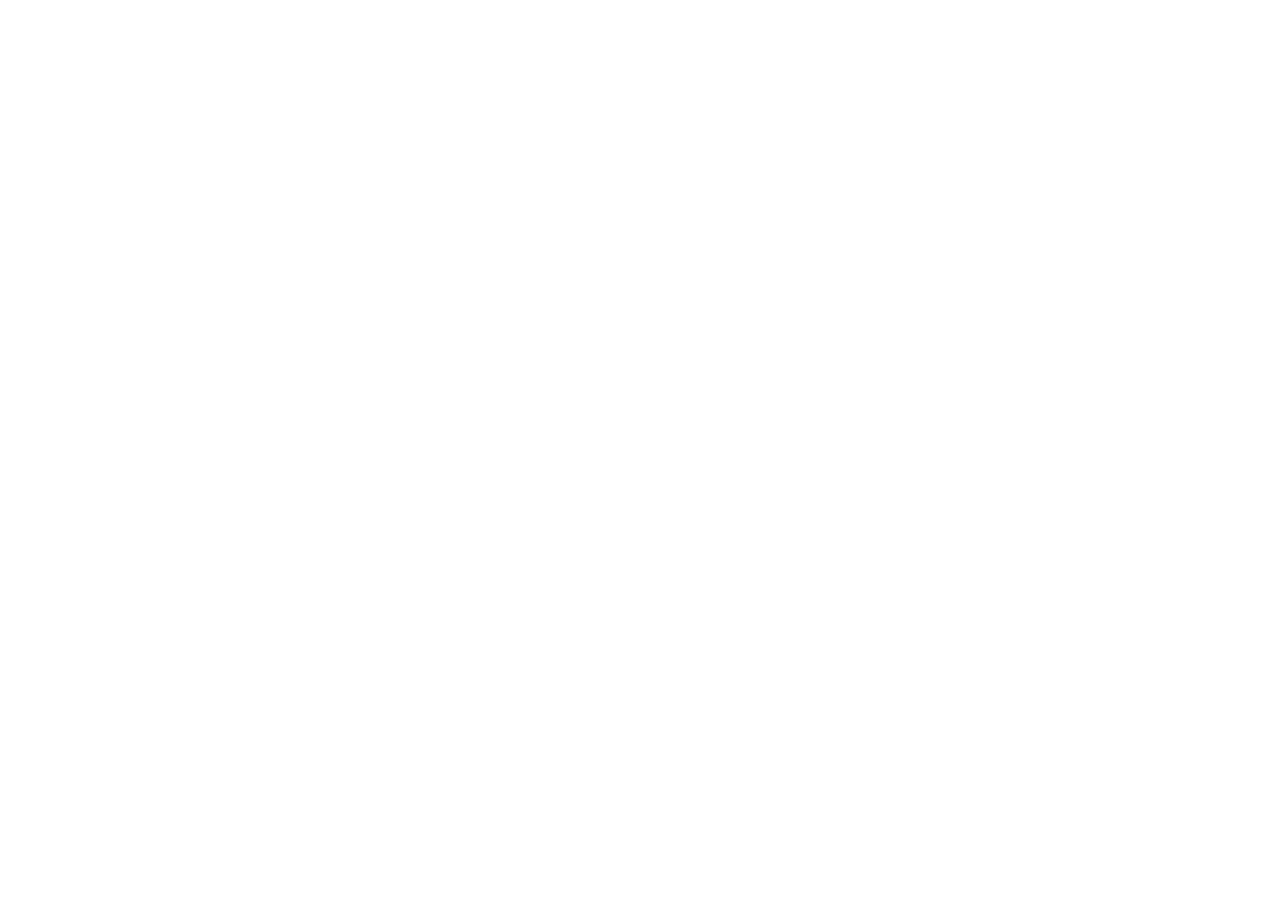
==== contact.html @ f826bfd2 "Initial commit" ====
<!DOCTYPE html>
<html lang="en">
<head>
    <meta charset="UTF-8">
    <meta http-equiv="X-UA-Compatible" content="IE=edge">
    <meta name="viewport" content="width=device-width, initial-scale=1.0">
    <title>Project</title>
    <link rel="stylesheet" href="./css/normalize.css">
    <link rel="stylesheet" href="./css/main.css">
    <!-- <link rel="stylesheet" href="./css/main.min.css"> -->
</head>
<body>
    <!-- site header start -->
    <header class="site-header">
        <div class="container">

        </div>
    </header>
    <!-- site header finish -->
    
    <!-- site main start -->
    <main class="site-main">
        
        <!-- hero section start -->
        <section class="hero">
            <div class="container">

            </div>
        </section>
        <!-- hero section finish -->

    </main>
    <!-- site main finish -->
    
    <!-- site footer start -->
    <footer class="site-footer">
        <div class="container">

        </div>
    </footer>
    <!-- site footer finish -->

    <script src="./js/main.js"></script>
</body>
</html>
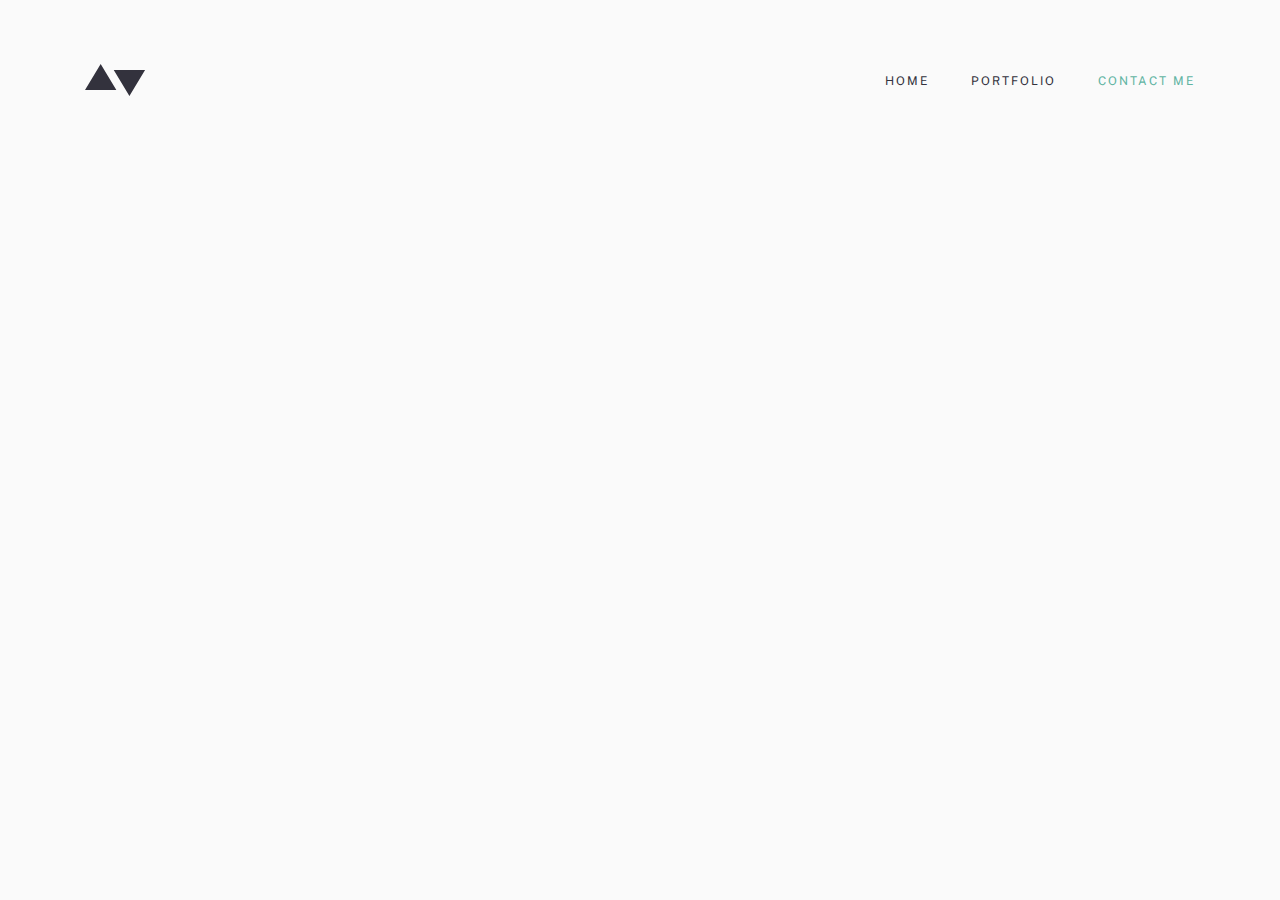
==== commit d2c40cdb: "add first page" ====
--- a/contact.html
+++ b/contact.html
@@ -4,16 +4,34 @@
     <meta charset="UTF-8">
     <meta http-equiv="X-UA-Compatible" content="IE=edge">
     <meta name="viewport" content="width=device-width, initial-scale=1.0">
-    <title>Project</title>
-    <link rel="stylesheet" href="./css/normalize.css">
+    <title>Portfolio</title>
+    
     <link rel="stylesheet" href="./css/main.css">
-    <!-- <link rel="stylesheet" href="./css/main.min.css"> -->
+    
 </head>
 <body>
     <!-- site header start -->
     <header class="site-header">
         <div class="container">
-
+            <div class="site-header__wrapper">
+                <a class="logo" href="./index.html">
+                    <svg width="61" height="32" fill="none" xmlns="http://www.w3.org/2000/svg"><path fill-rule="evenodd" clip-rule="evenodd" d="M31.347 26.122 15.673 0 0 26.122h31.347ZM60.082 5.878 44.408 32 28.735 5.878h31.347Z" fill="#33323D"/></svg>
+                </a>
+                <button class="site-header__burger"></button>
+                <nav class="sitenav">
+                    <ul class="sitenav__list">
+                        <li class="sitenav__item">
+                            <a class="sitenav__link " href="./index.html">HOME</a>
+                        </li>
+                        <li class="sitenav__item">
+                            <a class="sitenav__link" href="./portfolio.html">PORTFOLIO</a>
+                        </li>
+                        <li class="sitenav__item">
+                            <a class="sitenav__link sitenav__link--active" href="./contact.html">CONTACT ME</a>
+                        </li>
+                    </ul>
+                </nav>
+            </div>
         </div>
     </header>
     <!-- site header finish -->
@@ -24,22 +42,38 @@
         <!-- hero section start -->
         <section class="hero">
             <div class="container">
-
+                
             </div>
         </section>
         <!-- hero section finish -->
-
+        
+        <!-- about-me section start -->
+        <section class="about-me">
+            <div class="container">
+                
+            </div>
+        </section>
+        <!-- about-me section finish -->
+        
+        <!-- site-article section start -->
+        <section class="site-article">
+            <div class="container">
+                
+            </div>
+        </section>
+        <!-- site-article section finish -->
+        
     </main>
     <!-- site main finish -->
     
     <!-- site footer start -->
     <footer class="site-footer">
         <div class="container">
-
+            
         </div>
     </footer>
     <!-- site footer finish -->
-
+    
     <script src="./js/main.js"></script>
 </body>
 </html>--- a/css/main.css
+++ b/css/main.css
@@ -0,0 +1,893 @@
+/* VARIABLES */
+:root {
+  --main-green: #5FB4A2;
+  --main-dark-blue: #203A4C;
+  --main-grayish-dark-blue: #33323D;
+  --main-light-grey: #EAEAEB;
+  --main-bg-color: #fafafa;
+  --main-red: #F43030;
+}
+
+/* MIXINS */
+html {
+  line-height: 1.15; /* 1 */
+  -webkit-text-size-adjust: 100%; /* 2 */
+}
+
+/* Sections
+   ========================================================================== */
+/**
+ * Remove the margin in all browsers.
+ */
+body {
+  margin: 0;
+}
+
+/**
+ * Render the `main` element consistently in IE.
+ */
+main {
+  display: block;
+}
+
+/**
+ * Correct the font size and margin on `h1` elements within `section` and
+ * `article` contexts in Chrome, Firefox, and Safari.
+ */
+h1 {
+  font-size: 2em;
+  margin: 0.67em 0;
+}
+
+/* Grouping content
+   ========================================================================== */
+/**
+ * 1. Add the correct box sizing in Firefox.
+ * 2. Show the overflow in Edge and IE.
+ */
+hr {
+  -webkit-box-sizing: content-box;
+          box-sizing: content-box; /* 1 */
+  height: 0; /* 1 */
+  overflow: visible; /* 2 */
+}
+
+/**
+ * 1. Correct the inheritance and scaling of font size in all browsers.
+ * 2. Correct the odd `em` font sizing in all browsers.
+ */
+pre {
+  font-family: monospace, monospace; /* 1 */
+  font-size: 1em; /* 2 */
+}
+
+/* Text-level semantics
+   ========================================================================== */
+/**
+ * Remove the gray background on active links in IE 10.
+ */
+a {
+  background-color: transparent;
+}
+
+/**
+ * 1. Remove the bottom border in Chrome 57-
+ * 2. Add the correct text decoration in Chrome, Edge, IE, Opera, and Safari.
+ */
+abbr[title] {
+  border-bottom: none; /* 1 */
+  text-decoration: underline; /* 2 */
+  -webkit-text-decoration: underline dotted;
+          text-decoration: underline dotted; /* 2 */
+}
+
+/**
+ * Add the correct font weight in Chrome, Edge, and Safari.
+ */
+b,
+strong {
+  font-weight: bolder;
+}
+
+/**
+ * 1. Correct the inheritance and scaling of font size in all browsers.
+ * 2. Correct the odd `em` font sizing in all browsers.
+ */
+code,
+kbd,
+samp {
+  font-family: monospace, monospace; /* 1 */
+  font-size: 1em; /* 2 */
+}
+
+/**
+ * Add the correct font size in all browsers.
+ */
+small {
+  font-size: 80%;
+}
+
+/**
+ * Prevent `sub` and `sup` elements from affecting the line height in
+ * all browsers.
+ */
+sub,
+sup {
+  font-size: 75%;
+  line-height: 0;
+  position: relative;
+  vertical-align: baseline;
+}
+
+sub {
+  bottom: -0.25em;
+}
+
+sup {
+  top: -0.5em;
+}
+
+/* Embedded content
+   ========================================================================== */
+/**
+ * Remove the border on images inside links in IE 10.
+ */
+img {
+  border-style: none;
+}
+
+/* Forms
+   ========================================================================== */
+/**
+ * 1. Change the font styles in all browsers.
+ * 2. Remove the margin in Firefox and Safari.
+ */
+button,
+input,
+optgroup,
+select,
+textarea {
+  font-family: inherit; /* 1 */
+  font-size: 100%; /* 1 */
+  line-height: 1.15; /* 1 */
+  margin: 0; /* 2 */
+}
+
+/**
+ * Show the overflow in IE.
+ * 1. Show the overflow in Edge.
+ */
+button,
+input { /* 1 */
+  overflow: visible;
+}
+
+/**
+ * Remove the inheritance of text transform in Edge, Firefox, and IE.
+ * 1. Remove the inheritance of text transform in Firefox.
+ */
+button,
+select { /* 1 */
+  text-transform: none;
+}
+
+/**
+ * Correct the inability to style clickable types in iOS and Safari.
+ */
+button,
+[type=button],
+[type=reset],
+[type=submit] {
+  -webkit-appearance: button;
+}
+
+/**
+ * Remove the inner border and padding in Firefox.
+ */
+button::-moz-focus-inner,
+[type=button]::-moz-focus-inner,
+[type=reset]::-moz-focus-inner,
+[type=submit]::-moz-focus-inner {
+  border-style: none;
+  padding: 0;
+}
+
+/**
+ * Restore the focus styles unset by the previous rule.
+ */
+button:-moz-focusring,
+[type=button]:-moz-focusring,
+[type=reset]:-moz-focusring,
+[type=submit]:-moz-focusring {
+  outline: 1px dotted ButtonText;
+}
+
+/**
+ * Correct the padding in Firefox.
+ */
+fieldset {
+  padding: 0.35em 0.75em 0.625em;
+}
+
+/**
+ * 1. Correct the text wrapping in Edge and IE.
+ * 2. Correct the color inheritance from `fieldset` elements in IE.
+ * 3. Remove the padding so developers are not caught out when they zero out
+ *    `fieldset` elements in all browsers.
+ */
+legend {
+  -webkit-box-sizing: border-box;
+          box-sizing: border-box; /* 1 */
+  color: inherit; /* 2 */
+  display: table; /* 1 */
+  max-width: 100%; /* 1 */
+  padding: 0; /* 3 */
+  white-space: normal; /* 1 */
+}
+
+/**
+ * Add the correct vertical alignment in Chrome, Firefox, and Opera.
+ */
+progress {
+  vertical-align: baseline;
+}
+
+/**
+ * Remove the default vertical scrollbar in IE 10+.
+ */
+textarea {
+  overflow: auto;
+}
+
+/**
+ * 1. Add the correct box sizing in IE 10.
+ * 2. Remove the padding in IE 10.
+ */
+[type=checkbox],
+[type=radio] {
+  -webkit-box-sizing: border-box;
+          box-sizing: border-box; /* 1 */
+  padding: 0; /* 2 */
+}
+
+/**
+ * Correct the cursor style of increment and decrement buttons in Chrome.
+ */
+[type=number]::-webkit-inner-spin-button,
+[type=number]::-webkit-outer-spin-button {
+  height: auto;
+}
+
+/**
+ * 1. Correct the odd appearance in Chrome and Safari.
+ * 2. Correct the outline style in Safari.
+ */
+[type=search] {
+  -webkit-appearance: textfield; /* 1 */
+  outline-offset: -2px; /* 2 */
+}
+
+/**
+ * Remove the inner padding in Chrome and Safari on macOS.
+ */
+[type=search]::-webkit-search-decoration {
+  -webkit-appearance: none;
+}
+
+/**
+ * 1. Correct the inability to style clickable types in iOS and Safari.
+ * 2. Change font properties to `inherit` in Safari.
+ */
+::-webkit-file-upload-button {
+  -webkit-appearance: button; /* 1 */
+  font: inherit; /* 2 */
+}
+
+/* Interactive
+   ========================================================================== */
+/*
+ * Add the correct display in Edge, IE 10+, and Firefox.
+ */
+details {
+  display: block;
+}
+
+/*
+ * Add the correct display in all browsers.
+ */
+summary {
+  display: list-item;
+}
+
+/* Misc
+   ========================================================================== */
+/**
+ * Add the correct display in IE 10+.
+ */
+template {
+  display: none;
+}
+
+/**
+ * Add the correct display in IE 10.
+ */
+[hidden] {
+  display: none;
+}
+
+/* public-sans-regular - latin */
+@font-face {
+  font-family: "Public Sans";
+  font-weight: 400;
+  font-display: swap;
+  src: url("../fonts/public-sans-v14-latin-regular.woff2") format("woff2"), url("../fonts/public-sans-v14-latin-regular.woff") format("woff"); /* Chrome 6+, Firefox 3.6+, IE 9+, Safari 5.1+ */
+}
+/* public-sans-500 - latin */
+@font-face {
+  font-family: "Public Sans";
+  font-weight: 500;
+  font-display: swap;
+  src: url("../fonts/public-sans-v14-latin-500.woff2") format("woff2"), url("../fonts/public-sans-v14-latin-500.woff") format("woff"); /* Chrome 6+, Firefox 3.6+, IE 9+, Safari 5.1+ */
+}
+/* public-sans-700 - latin */
+@font-face {
+  font-family: "Public Sans";
+  font-weight: 700;
+  font-display: swap;
+  src: url("../fonts/public-sans-v14-latin-700.woff2") format("woff2"), url("../fonts/public-sans-v14-latin-700.woff") format("woff"); /* Chrome 6+, Firefox 3.6+, IE 9+, Safari 5.1+ */
+}
+/* ibarra-real-nova-regular - latin */
+@font-face {
+  font-family: "Ibarra Real Nova";
+  font-weight: 400;
+  font-display: swap;
+  src: url("../fonts/ibarra-real-nova-v20-latin-regular.woff2") format("woff2"), url("../fonts/ibarra-real-nova-v20-latin-regular.woff") format("woff"); /* Chrome 6+, Firefox 3.6+, IE 9+, Safari 5.1+ */
+}
+/* ibarra-real-nova-700 - latin */
+@font-face {
+  font-family: "Ibarra Real Nova";
+  font-weight: 700;
+  font-display: swap;
+  src: url("../fonts/ibarra-real-nova-v20-latin-700.woff2") format("woff2"), url("../fonts/ibarra-real-nova-v20-latin-700.woff") format("woff"); /* Chrome 6+, Firefox 3.6+, IE 9+, Safari 5.1+ */
+}
+/* GENERAL */
+* {
+  -webkit-box-sizing: border-box;
+          box-sizing: border-box;
+  list-style: none;
+}
+
+*::before,
+*::after {
+  -webkit-box-sizing: inherit;
+          box-sizing: inherit;
+}
+
+html {
+  height: 100%;
+  -webkit-box-sizing: border-box;
+          box-sizing: border-box;
+  scroll-behavior: smooth;
+}
+
+img,
+svg {
+  display: block;
+  height: auto;
+}
+
+a {
+  display: inline-block;
+  text-decoration: none;
+}
+
+body {
+  display: -webkit-box;
+  display: -ms-flexbox;
+  display: flex;
+  -webkit-box-orient: vertical;
+  -webkit-box-direction: normal;
+      -ms-flex-direction: column;
+          flex-direction: column;
+  height: 100%;
+  margin: 0;
+  padding: 0;
+  font-family: "Public Sans", "Arial", sans-serif;
+  font-weight: 400;
+  background-color: var(--main-bg-color);
+  overflow-x: hidden;
+}
+
+/* STICKY-FOOTER */
+.site-main {
+  -webkit-box-flex: 1;
+      -ms-flex-positive: 1;
+          flex-grow: 1;
+}
+
+/* VISUALLY-HIDDEN */
+.visually-hidden {
+  position: absolute;
+  width: 1px;
+  height: 1px;
+  margin: -1px;
+  padding: 0;
+  border: 0;
+  white-space: nowrap;
+  -webkit-clip-path: inset(100%);
+          clip-path: inset(100%);
+  clip: rect(0 0 0 0);
+  overflow: hidden;
+}
+
+/* CONTAINER */
+.container {
+  width: 100%;
+  max-width: 1150px;
+  margin-right: auto;
+  margin-left: auto;
+  padding-right: 32px;
+  padding-left: 32px;
+}
+
+.site-header {
+  padding-top: 32px;
+  padding-bottom: 40px;
+}
+
+.site-header__wrapper {
+  display: -webkit-box;
+  display: -ms-flexbox;
+  display: flex;
+  -webkit-box-pack: justify;
+      -ms-flex-pack: justify;
+          justify-content: space-between;
+  -webkit-box-align: center;
+      -ms-flex-align: center;
+          align-items: center;
+  -webkit-box-orient: horizontal;
+  -webkit-box-direction: normal;
+      -ms-flex-direction: row;
+          flex-direction: row;
+}
+
+.site-header__burger {
+  width: 24px;
+  height: 13px;
+  background-color: transparent;
+  border: 0;
+  background-image: url("../../images/header-open-btn.svg");
+  background-repeat: no-repeat;
+  background-position: center;
+}
+
+.site-header__burger--close {
+  width: 18px;
+  height: 19px;
+  background-image: url("../../images/header-close-btn.svg");
+}
+
+.sitenav {
+  position: absolute;
+  z-index: 1;
+  top: 88px;
+  right: 32px;
+  display: none;
+  width: 223px;
+  background-color: var(--main-grayish-dark-blue);
+}
+
+.sitenav__list {
+  margin: 0;
+  padding-left: 0;
+  list-style: none;
+  padding: 40px 20px;
+}
+
+.sitenav__item {
+  text-align: center;
+}
+
+.sitenav__item:not(:last-child) {
+  margin-bottom: 32px;
+}
+
+.sitenav__link {
+  white-space: nowrap;
+  font-size: 12px;
+  line-height: 14px;
+  text-align: center;
+  letter-spacing: 2px;
+  text-transform: uppercase;
+  color: #FFFFFF;
+}
+
+.sitenav--active {
+  display: block;
+}
+
+.body-overflow {
+  overflow: hidden;
+}
+
+@media only screen and (min-width: 650px) {
+  .body-overflow {
+    overflow-y: scroll;
+  }
+  .site-header {
+    padding-top: 64px;
+    padding-bottom: 47px;
+  }
+  .container {
+    padding-right: 40px;
+    padding-left: 40px;
+  }
+  .site-header__burger {
+    display: none;
+  }
+  .sitenav {
+    position: static;
+    display: block;
+    width: auto;
+    background-color: transparent;
+  }
+  .sitenav__list {
+    margin: 0;
+    padding-left: 0;
+    list-style: none;
+    padding: 0;
+    display: -webkit-box;
+    display: -ms-flexbox;
+    display: flex;
+    -webkit-box-pack: justify;
+        -ms-flex-pack: justify;
+            justify-content: space-between;
+    -webkit-box-align: center;
+        -ms-flex-align: center;
+            align-items: center;
+    -webkit-box-orient: horizontal;
+    -webkit-box-direction: normal;
+        -ms-flex-direction: row;
+            flex-direction: row;
+  }
+  .sitenav__item:not(:last-child) {
+    margin-bottom: 0;
+    margin-right: 42px;
+  }
+  .sitenav__link {
+    color: var(--main-grayish-dark-blue);
+  }
+  .sitenav__link--active {
+    color: var(--main-green);
+  }
+}
+@media only screen and (min-width: 768px) {
+  .site-header {
+    padding-bottom: 54px;
+  }
+  .container {
+    padding-right: 20px;
+    padding-left: 20px;
+  }
+}
+.hero {
+  padding-bottom: 48px;
+}
+
+.hero__wrapper {
+  position: relative;
+  background-image: url("../../images/hero-bg-img-mobile.jpg");
+  background-repeat: no-repeat;
+  background-position: center top;
+  background-size: contain;
+  padding-top: 259px;
+}
+
+.hero__inner {
+  padding-top: 9px;
+  background-color: #fafafa;
+}
+
+.hero__title {
+  font-family: "Ibarra Real Nova";
+  font-weight: 700;
+  font-size: 32px;
+  line-height: 42px;
+  margin-top: 0;
+  margin-bottom: 32px;
+  letter-spacing: -0.357143px;
+  color: #33323D;
+}
+
+.hero__link {
+  display: -webkit-box;
+  display: -ms-flexbox;
+  display: flex;
+  -webkit-box-align: center;
+      -ms-flex-align: center;
+          align-items: center;
+  max-width: 200px;
+  font-size: 12px;
+  line-height: 14px;
+  text-align: start;
+  letter-spacing: 2px;
+  text-transform: uppercase;
+  color: #FFFFFF;
+  background-color: var(--main-dark-blue);
+  -webkit-transition: 0.5s background ease;
+  transition: 0.5s background ease;
+}
+.hero__link::before {
+  display: inline-block;
+  width: 48px;
+  height: 48px;
+  content: "";
+  margin-right: 38px;
+  background-image: url("../../images/links-arrow.svg");
+  background-repeat: no-repeat;
+  background-position: center;
+  background-color: rgba(0, 0, 0, 0.1);
+}
+
+.hero__link:hover {
+  background-color: var(--main-green);
+}
+
+.hero__link:hover::before {
+  background-image: url("../../images/link-arrow-white.svg");
+}
+
+@media only screen and (-webkit-min-device-pixel-ratio: 2), only screen and (min-device-pixel-ratio: 2), only screen and (min-resolution: 192dpi), only screen and (min-resolution: 2dppx) {
+  .hero__wrapper {
+    background-image: url("../../images/hero-bg-img-mobile@2x.jpg");
+    background-size: contain;
+  }
+}
+@media only screen and (min-width: 416px) {
+  .hero__wrapper {
+    background-size: 378px 263px;
+  }
+}
+@media only screen and (min-width: 436px) {
+  .hero__wrapper {
+    background-size: 390px 263px;
+  }
+}
+@media only screen and (min-width: 465px) {
+  .hero__wrapper {
+    background-size: 402px 256px;
+  }
+}
+@media only screen and (min-width: 519px) {
+  .hero__wrapper {
+    background-size: 454px 272px;
+  }
+}
+@media only screen and (min-width: 570px) {
+  .hero__wrapper {
+    background-size: 503px 303px;
+    padding-top: 308px;
+  }
+}
+@media only screen and (min-width: 600px) {
+  .hero__wrapper {
+    background-size: 591px 342px;
+    padding-top: 345px;
+  }
+}
+@media only screen and (min-width: 650px) {
+  .hero__wrapper {
+    background-image: url("../../images/hero-bg-img-tablet.jpg");
+    background-position: center;
+    background-size: cover;
+    padding-top: 322px;
+    padding-bottom: 265px;
+  }
+  .hero__inner {
+    position: absolute;
+    bottom: 0;
+    left: 0;
+    max-width: 514px;
+    padding-top: 56px;
+    padding-right: 56px;
+  }
+}
+@media only screen and (min-width: 650px) and (-webkit-min-device-pixel-ratio: 2), only screen and (min-width: 650px) and (min-device-pixel-ratio: 2), only screen and (min-width: 650px) and (min-resolution: 192dpi), only screen and (min-width: 650px) and (min-resolution: 2dppx) {
+  .hero__wrapper {
+    background-image: url("../../images/hero-bg-img-tablet@2x.jpg");
+  }
+}
+@media only screen and (min-width: 768px) {
+  .hero {
+    padding-bottom: 75px;
+  }
+  .hero__wrapper {
+    background-image: url("../../images/hero-bg-img.jpg");
+    padding-top: 336px;
+  }
+  .hero__inner {
+    max-width: 445px;
+    padding-right: 55px;
+  }
+  .hero__title {
+    font-size: 50px;
+    line-height: 50px;
+  }
+}
+@media only screen and (min-width: 768px) and (-webkit-min-device-pixel-ratio: 2), only screen and (min-width: 768px) and (min-device-pixel-ratio: 2), only screen and (min-width: 768px) and (min-resolution: 192dpi), only screen and (min-width: 768px) and (min-resolution: 2dppx) {
+  .hero__wrapper {
+    background-image: url("../../images/hero-bg-img@2x.jpg");
+  }
+}
+.about-me {
+  padding-top: 48px;
+  padding-bottom: 58px;
+}
+
+.about-me__img-wrapper {
+  width: 100%;
+  margin-bottom: 32px;
+}
+
+.about-me__img {
+  width: 100%;
+  max-width: 311px;
+  height: 346px;
+  margin: 0 auto;
+}
+
+.about-me__inner {
+  padding-top: 32px;
+  padding-bottom: 51px;
+  border-top: 1px solid rgba(51, 50, 61, 0.1490196078);
+  border-bottom: 1px solid rgba(51, 50, 61, 0.1490196078);
+}
+
+.about-me__title {
+  font-family: "Ibarra Real Nova";
+  font-style: normal;
+  font-weight: 700;
+  font-size: 40px;
+  margin-top: 0;
+  margin-bottom: 28px;
+  line-height: 42px;
+  letter-spacing: -0.357143px;
+  color: #33323D;
+}
+
+.about-me__desc {
+  font-size: 16px;
+  line-height: 30px;
+  margin-top: 0;
+  margin-bottom: 24px;
+  color: #33323D;
+  mix-blend-mode: normal;
+  opacity: 0.8;
+}
+
+.about-me__link {
+  width: 202px;
+  font-size: 12px;
+  line-height: 14px;
+  padding: 17px;
+  text-align: center;
+  letter-spacing: 2px;
+  text-transform: uppercase;
+  color: #33323D;
+  border: 1px solid #33323D;
+}
+
+.about-me__link:hover {
+  color: #fafafa;
+  background-color: var(--main-grayish-dark-blue);
+}
+
+@media only screen and (min-width: 768px) {
+  .about-me__img-wrapper {
+    margin-right: 69px;
+    margin-bottom: 0;
+  }
+  .about-me__wrapper {
+    display: -webkit-box;
+    display: -ms-flexbox;
+    display: flex;
+    max-width: 1015px;
+  }
+  .about-me__img {
+    width: 100%;
+    height: 600px;
+    max-width: 540px;
+    margin: 0;
+  }
+  .about-me__inner {
+    width: 771px;
+  }
+}
+@media only screen and (min-width: 992px) {
+  .about-me {
+    padding-bottom: 75px;
+  }
+  .about-me__inner {
+    max-width: 350px;
+  }
+}
+.site-article {
+  padding-top: 58px;
+  padding-bottom: 80px;
+}
+
+.site-article__title {
+  font-family: "Ibarra Real Nova";
+  font-style: normal;
+  font-weight: 700;
+  font-size: 38px;
+  line-height: 42px;
+  margin-top: 0;
+  margin-bottom: 40px;
+  text-align: center;
+  letter-spacing: -0.357143px;
+  color: #33323D;
+}
+
+.site-article__line {
+  display: none;
+}
+
+.site-article__link {
+  display: block;
+  width: 162px;
+  height: 50%;
+  font-size: 12px;
+  line-height: 14px;
+  margin: 0 auto;
+  padding: 17px;
+  text-align: center;
+  letter-spacing: 2px;
+  text-transform: uppercase;
+  color: #33323D;
+  border: 1px solid #33323D;
+}
+
+.site-article__link:hover {
+  color: #fafafa;
+  background-color: var(--main-grayish-dark-blue);
+}
+
+@media only screen and (min-width: 768px) {
+  .site-article {
+    padding-bottom: 96px;
+  }
+  .site-article__wrapper {
+    display: -webkit-box;
+    display: -ms-flexbox;
+    display: flex;
+    -webkit-box-align: center;
+        -ms-flex-align: center;
+            align-items: center;
+    -webkit-box-pack: justify;
+        -ms-flex-pack: justify;
+            justify-content: space-between;
+  }
+  .site-article__title {
+    max-width: 350px;
+    margin-bottom: 0;
+  }
+  .site-article__line {
+    display: block;
+    width: 100%;
+    max-width: 3000px;
+    height: 1px;
+    margin: 0 32px;
+    background-color: #33323D;
+    opacity: 0.15;
+  }
+  .site-article__link {
+    margin: 0;
+    white-space: nowrap;
+  }
+}
+@media only screen and (min-width: 1111px) {
+  .site-article {
+    padding-bottom: 150px;
+  }
+}/*# sourceMappingURL=main.css.map */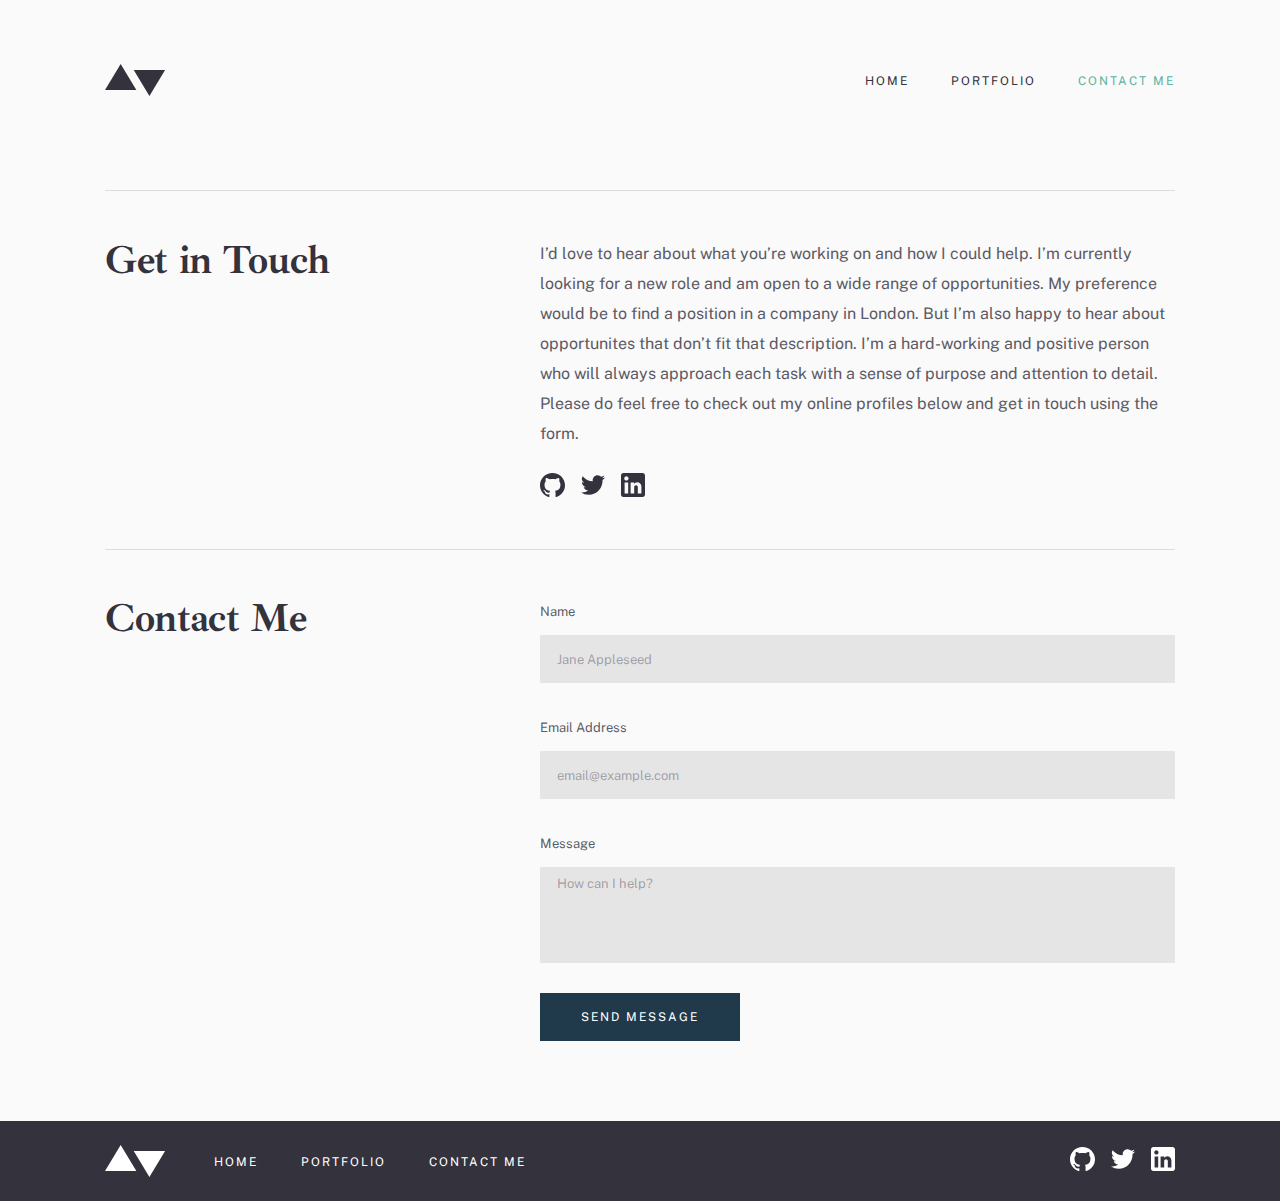
==== commit 4267b4ff: "site finish" ====
--- a/contact.html
+++ b/contact.html
@@ -5,11 +5,10 @@
     <meta http-equiv="X-UA-Compatible" content="IE=edge">
     <meta name="viewport" content="width=device-width, initial-scale=1.0">
     <title>Portfolio</title>
-    
     <link rel="stylesheet" href="./css/main.css">
-    
 </head>
 <body>
+    
     <!-- site header start -->
     <header class="site-header">
         <div class="container">
@@ -40,28 +39,62 @@
     <main class="site-main">
         
         <!-- hero section start -->
-        <section class="hero">
+        <section class="contact-hero">
             <div class="container">
-                
+                <div class="contact-hero__wrapper">
+                    <h2 class="contact-hero__title">Get in Touch</h2>
+                    <div class="contact-hero__inner">
+                        <p class="contact-hero__desc">I’d love to hear about what you’re working on and how I could help. I’m currently looking for a new role and am open to a wide range of opportunities. My preference would be to find a position in a company in London. But I’m also happy to hear about opportunites that don’t fit that description. I’m a hard-working and positive person who will always approach each task with a sense of purpose and attention to detail. Please do feel free to check out my online profiles below and get in touch using the form.</p>
+                        <ul class="social social--active">
+                            <li class="social__item">
+                                <a class="social__link" href="#" target="blank">
+                                    <svg width="25" height="24" fill="none" xmlns="http://www.w3.org/2000/svg"><path d="M12.5 0C5.594 0 0 5.51 0 12.305c0 5.437 3.581 10.048 8.547 11.674.625.116.854-.265.854-.592 0-.292-.01-1.066-.016-2.092-3.477.742-4.21-1.65-4.21-1.65-.569-1.42-1.39-1.8-1.39-1.8-1.133-.764.087-.748.087-.748 1.255.086 1.914 1.268 1.914 1.268 1.115 1.881 2.927 1.338 3.641 1.024.113-.797.434-1.338.792-1.646-2.776-.308-5.694-1.366-5.694-6.08 0-1.343.484-2.44 1.286-3.302-.14-.31-.562-1.562.11-3.256 0 0 1.047-.33 3.437 1.261 1-.273 2.063-.409 3.125-.415 1.063.006 2.125.142 3.125.415 2.375-1.591 3.422-1.261 3.422-1.261.672 1.694.25 2.945.125 3.256.797.861 1.281 1.959 1.281 3.302 0 4.727-2.921 5.767-5.703 6.07.438.369.844 1.123.844 2.276 0 1.647-.015 2.97-.015 3.37 0 .322.218.707.859.584 5-1.615 8.579-6.23 8.579-11.659C25 5.51 19.403 0 12.5 0Z" fill="#33323D"/></svg>
+                                </a>
+                            </li>
+                            <li class="social__item">
+                                <a class="social__link" href="#" target="blank">
+                                    <svg width="24" height="20" fill="none" xmlns="http://www.w3.org/2000/svg"><path d="M24 2.557a9.83 9.83 0 0 1-2.828.775A4.932 4.932 0 0 0 23.337.608a9.864 9.864 0 0 1-3.127 1.195A4.916 4.916 0 0 0 16.616.248c-3.179 0-5.515 2.966-4.797 6.045A13.978 13.978 0 0 1 1.671 1.149a4.93 4.93 0 0 0 1.523 6.574 4.903 4.903 0 0 1-2.229-.616c-.054 2.281 1.581 4.415 3.949 4.89a4.935 4.935 0 0 1-2.224.084 4.928 4.928 0 0 0 4.6 3.419A9.9 9.9 0 0 1 0 17.54a13.94 13.94 0 0 0 7.548 2.212c9.142 0 14.307-7.721 13.995-14.646A10.025 10.025 0 0 0 24 2.557Z" fill="#33323D"/></svg>
+                                </a>
+                            </li>
+                            <li class="social__item">
+                                <a class="social__link" href="#" target="blank">
+                                    <svg width="24" height="24" fill="none" xmlns="http://www.w3.org/2000/svg"><path fill-rule="evenodd" clip-rule="evenodd" d="M2.4 0h19.2C22.92 0 24 1.08 24 2.4v19.2c0 1.32-1.08 2.4-2.4 2.4H2.4C1.08 24 0 22.92 0 21.6V2.4C0 1.08 1.08 0 2.4 0Zm1.2 20.4h3.6V9.6H3.6v10.8ZM5.4 7.56c-1.2 0-2.16-.96-2.16-2.16 0-1.2.96-2.16 2.16-2.16 1.2 0 2.16.96 2.16 2.16 0 1.2-.96 2.16-2.16 2.16ZM16.8 20.4h3.6v-6.84c0-2.28-1.92-4.2-4.2-4.2-1.08 0-2.4.72-3 1.68V9.6H9.6v10.8h3.6v-6.36c0-.96.84-1.8 1.8-1.8.96 0 1.8.84 1.8 1.8v6.36Z" fill="#33323D"/></svg>
+                                </a>
+                            </li>
+                        </ul>
+                    </div>
+                </div>
             </div>
         </section>
         <!-- hero section finish -->
         
-        <!-- about-me section start -->
-        <section class="about-me">
+        <!-- contact-form start -->
+        <section class="contact-form">
             <div class="container">
-                
+                <div class="contact-form__wrapper">
+                    <h2 class="contact-form__title">Contact Me</h2>
+                    <form class="site-form" action="https://echo.htmlacademy.ru/" method="post" autocomplete="off">
+                        <label class="site-form__label">
+                            Name
+                            <input class="site-form__input" type="text" name="user_name" placeholder="Jane Appleseed" minlength="2" required="">
+                            <span class="site-form__invalid">This field is required</span>
+                        </label>
+                        <label class="site-form__label">
+                            Email Address
+                            <input class="site-form__input" type="email" name="user_email" placeholder="email@example.com">
+                            <span class="site-form__invalid">This field is required</span>
+                        </label>
+                        <label class="site-form__label">
+                            Message
+                            <textarea class="site-form__textarea" name="user_text" cols="30" rows="10" placeholder="How can I help?" minlength="3" required=""></textarea>
+                            <span class="site-form__invalid" aria-hidden="true">This field is required</span>
+                        </label>
+                        <button class="site-form__btn" type="submit">SEND MESSAGE</button>
+                    </form>
+                </div>
             </div>
         </section>
-        <!-- about-me section finish -->
-        
-        <!-- site-article section start -->
-        <section class="site-article">
-            <div class="container">
-                
-            </div>
-        </section>
-        <!-- site-article section finish -->
+        <!-- contact-form finish -->
         
     </main>
     <!-- site main finish -->
@@ -69,7 +102,43 @@
     <!-- site footer start -->
     <footer class="site-footer">
         <div class="container">
-            
+            <div class="site-footer__wrapper">
+                <div class="site-footer__inner">
+                    <a class="site-footer__logo" href="./index.html">
+                        <svg width="61" height="32" fill="none" xmlns="http://www.w3.org/2000/svg"><path fill-rule="evenodd" clip-rule="evenodd" d="M31.347 26.122 15.673 0 0 26.122h31.347ZM60.082 5.878 44.408 32 28.735 5.878h31.347Z" fill="#fff"/></svg>
+                    </a>
+                    <nav class="site-footer-nav">
+                        <ul class="site-footer-nav__list">
+                            <li class="site-footer-nav__item">
+                                <a class="site-footer-nav__link" href="./index.html">home</a>
+                            </li>
+                            <li class="site-footer-nav__item">
+                                <a class="site-footer-nav__link" href="./portfolio.html">portfolio</a>
+                            </li>
+                            <li class="site-footer-nav__item">
+                                <a class="site-footer-nav__link" href="./contact.html">contact me</a>
+                            </li>
+                        </ul>
+                    </nav>
+                </div>
+                <ul class="social">
+                    <li class="social__item">
+                        <a class="social__link" href="#" target="blank">
+                            <svg width="25" height="24" fill="none" xmlns="http://www.w3.org/2000/svg"><path d="M12.5 0C5.594 0 0 5.51 0 12.305c0 5.437 3.581 10.048 8.547 11.674.625.116.854-.265.854-.592 0-.292-.01-1.066-.016-2.092-3.477.742-4.21-1.65-4.21-1.65-.569-1.42-1.39-1.8-1.39-1.8-1.133-.764.087-.748.087-.748 1.255.086 1.914 1.268 1.914 1.268 1.115 1.881 2.927 1.338 3.641 1.024.113-.797.434-1.338.792-1.646-2.776-.308-5.694-1.366-5.694-6.08 0-1.343.484-2.44 1.286-3.302-.14-.31-.562-1.562.11-3.256 0 0 1.047-.33 3.437 1.261 1-.273 2.063-.409 3.125-.415 1.063.006 2.125.142 3.125.415 2.375-1.591 3.422-1.261 3.422-1.261.672 1.694.25 2.945.125 3.256.797.861 1.281 1.959 1.281 3.302 0 4.727-2.921 5.767-5.703 6.07.438.369.844 1.123.844 2.276 0 1.647-.015 2.97-.015 3.37 0 .322.218.707.859.584 5-1.615 8.579-6.23 8.579-11.659C25 5.51 19.403 0 12.5 0Z" fill="#fff"/></svg>
+                        </a>
+                    </li>
+                    <li class="social__item">
+                        <a class="social__link" href="#" target="blank">
+                            <svg width="24" height="20" fill="none" xmlns="http://www.w3.org/2000/svg"><path d="M24 2.557a9.83 9.83 0 0 1-2.828.775A4.932 4.932 0 0 0 23.337.608a9.864 9.864 0 0 1-3.127 1.195A4.916 4.916 0 0 0 16.616.248c-3.179 0-5.515 2.966-4.797 6.045A13.978 13.978 0 0 1 1.671 1.149a4.93 4.93 0 0 0 1.523 6.574 4.903 4.903 0 0 1-2.229-.616c-.054 2.281 1.581 4.415 3.949 4.89a4.935 4.935 0 0 1-2.224.084 4.928 4.928 0 0 0 4.6 3.419A9.9 9.9 0 0 1 0 17.54a13.94 13.94 0 0 0 7.548 2.212c9.142 0 14.307-7.721 13.995-14.646A10.025 10.025 0 0 0 24 2.557Z" fill="#fff"/></svg>
+                        </a>
+                    </li>
+                    <li class="social__item">
+                        <a class="social__link" href="#" target="blank">
+                            <svg width="24" height="24" fill="none" xmlns="http://www.w3.org/2000/svg"><path fill-rule="evenodd" clip-rule="evenodd" d="M2.4 0h19.2C22.92 0 24 1.08 24 2.4v19.2c0 1.32-1.08 2.4-2.4 2.4H2.4C1.08 24 0 22.92 0 21.6V2.4C0 1.08 1.08 0 2.4 0Zm1.2 20.4h3.6V9.6H3.6v10.8ZM5.4 7.56c-1.2 0-2.16-.96-2.16-2.16 0-1.2.96-2.16 2.16-2.16 1.2 0 2.16.96 2.16 2.16 0 1.2-.96 2.16-2.16 2.16ZM16.8 20.4h3.6v-6.84c0-2.28-1.92-4.2-4.2-4.2-1.08 0-2.4.72-3 1.68V9.6H9.6v10.8h3.6v-6.36c0-.96.84-1.8 1.8-1.8.96 0 1.8.84 1.8 1.8v6.36Z" fill="#fff"/></svg>
+                        </a>
+                    </li>
+                </ul>
+            </div>
         </div>
     </footer>
     <!-- site footer finish -->
--- a/css/main.css
+++ b/css/main.css
@@ -15,36 +15,36 @@
 }
 
 /* Sections
-   ========================================================================== */
-/**
- * Remove the margin in all browsers.
- */
+========================================================================== */
+/**
+* Remove the margin in all browsers.
+*/
 body {
   margin: 0;
 }
 
 /**
- * Render the `main` element consistently in IE.
- */
+* Render the `main` element consistently in IE.
+*/
 main {
   display: block;
 }
 
 /**
- * Correct the font size and margin on `h1` elements within `section` and
- * `article` contexts in Chrome, Firefox, and Safari.
- */
+* Correct the font size and margin on `h1` elements within `section` and
+* `article` contexts in Chrome, Firefox, and Safari.
+*/
 h1 {
   font-size: 2em;
   margin: 0.67em 0;
 }
 
 /* Grouping content
-   ========================================================================== */
-/**
- * 1. Add the correct box sizing in Firefox.
- * 2. Show the overflow in Edge and IE.
- */
+========================================================================== */
+/**
+* 1. Add the correct box sizing in Firefox.
+* 2. Show the overflow in Edge and IE.
+*/
 hr {
   -webkit-box-sizing: content-box;
           box-sizing: content-box; /* 1 */
@@ -53,27 +53,27 @@
 }
 
 /**
- * 1. Correct the inheritance and scaling of font size in all browsers.
- * 2. Correct the odd `em` font sizing in all browsers.
- */
+* 1. Correct the inheritance and scaling of font size in all browsers.
+* 2. Correct the odd `em` font sizing in all browsers.
+*/
 pre {
   font-family: monospace, monospace; /* 1 */
   font-size: 1em; /* 2 */
 }
 
 /* Text-level semantics
-   ========================================================================== */
-/**
- * Remove the gray background on active links in IE 10.
- */
+========================================================================== */
+/**
+* Remove the gray background on active links in IE 10.
+*/
 a {
   background-color: transparent;
 }
 
 /**
- * 1. Remove the bottom border in Chrome 57-
- * 2. Add the correct text decoration in Chrome, Edge, IE, Opera, and Safari.
- */
+* 1. Remove the bottom border in Chrome 57-
+* 2. Add the correct text decoration in Chrome, Edge, IE, Opera, and Safari.
+*/
 abbr[title] {
   border-bottom: none; /* 1 */
   text-decoration: underline; /* 2 */
@@ -82,17 +82,17 @@
 }
 
 /**
- * Add the correct font weight in Chrome, Edge, and Safari.
- */
+* Add the correct font weight in Chrome, Edge, and Safari.
+*/
 b,
 strong {
   font-weight: bolder;
 }
 
 /**
- * 1. Correct the inheritance and scaling of font size in all browsers.
- * 2. Correct the odd `em` font sizing in all browsers.
- */
+* 1. Correct the inheritance and scaling of font size in all browsers.
+* 2. Correct the odd `em` font sizing in all browsers.
+*/
 code,
 kbd,
 samp {
@@ -101,16 +101,16 @@
 }
 
 /**
- * Add the correct font size in all browsers.
- */
+* Add the correct font size in all browsers.
+*/
 small {
   font-size: 80%;
 }
 
 /**
- * Prevent `sub` and `sup` elements from affecting the line height in
- * all browsers.
- */
+* Prevent `sub` and `sup` elements from affecting the line height in
+* all browsers.
+*/
 sub,
 sup {
   font-size: 75%;
@@ -128,20 +128,20 @@
 }
 
 /* Embedded content
-   ========================================================================== */
-/**
- * Remove the border on images inside links in IE 10.
- */
+========================================================================== */
+/**
+* Remove the border on images inside links in IE 10.
+*/
 img {
   border-style: none;
 }
 
 /* Forms
-   ========================================================================== */
-/**
- * 1. Change the font styles in all browsers.
- * 2. Remove the margin in Firefox and Safari.
- */
+========================================================================== */
+/**
+* 1. Change the font styles in all browsers.
+* 2. Remove the margin in Firefox and Safari.
+*/
 button,
 input,
 optgroup,
@@ -154,26 +154,26 @@
 }
 
 /**
- * Show the overflow in IE.
- * 1. Show the overflow in Edge.
- */
+* Show the overflow in IE.
+* 1. Show the overflow in Edge.
+*/
 button,
 input { /* 1 */
   overflow: visible;
 }
 
 /**
- * Remove the inheritance of text transform in Edge, Firefox, and IE.
- * 1. Remove the inheritance of text transform in Firefox.
- */
+* Remove the inheritance of text transform in Edge, Firefox, and IE.
+* 1. Remove the inheritance of text transform in Firefox.
+*/
 button,
 select { /* 1 */
   text-transform: none;
 }
 
 /**
- * Correct the inability to style clickable types in iOS and Safari.
- */
+* Correct the inability to style clickable types in iOS and Safari.
+*/
 button,
 [type=button],
 [type=reset],
@@ -182,8 +182,8 @@
 }
 
 /**
- * Remove the inner border and padding in Firefox.
- */
+* Remove the inner border and padding in Firefox.
+*/
 button::-moz-focus-inner,
 [type=button]::-moz-focus-inner,
 [type=reset]::-moz-focus-inner,
@@ -193,8 +193,8 @@
 }
 
 /**
- * Restore the focus styles unset by the previous rule.
- */
+* Restore the focus styles unset by the previous rule.
+*/
 button:-moz-focusring,
 [type=button]:-moz-focusring,
 [type=reset]:-moz-focusring,
@@ -203,18 +203,18 @@
 }
 
 /**
- * Correct the padding in Firefox.
- */
+* Correct the padding in Firefox.
+*/
 fieldset {
   padding: 0.35em 0.75em 0.625em;
 }
 
 /**
- * 1. Correct the text wrapping in Edge and IE.
- * 2. Correct the color inheritance from `fieldset` elements in IE.
- * 3. Remove the padding so developers are not caught out when they zero out
- *    `fieldset` elements in all browsers.
- */
+* 1. Correct the text wrapping in Edge and IE.
+* 2. Correct the color inheritance from `fieldset` elements in IE.
+* 3. Remove the padding so developers are not caught out when they zero out
+*    `fieldset` elements in all browsers.
+*/
 legend {
   -webkit-box-sizing: border-box;
           box-sizing: border-box; /* 1 */
@@ -226,23 +226,23 @@
 }
 
 /**
- * Add the correct vertical alignment in Chrome, Firefox, and Opera.
- */
+* Add the correct vertical alignment in Chrome, Firefox, and Opera.
+*/
 progress {
   vertical-align: baseline;
 }
 
 /**
- * Remove the default vertical scrollbar in IE 10+.
- */
+* Remove the default vertical scrollbar in IE 10+.
+*/
 textarea {
   overflow: auto;
 }
 
 /**
- * 1. Add the correct box sizing in IE 10.
- * 2. Remove the padding in IE 10.
- */
+* 1. Add the correct box sizing in IE 10.
+* 2. Remove the padding in IE 10.
+*/
 [type=checkbox],
 [type=radio] {
   -webkit-box-sizing: border-box;
@@ -251,66 +251,66 @@
 }
 
 /**
- * Correct the cursor style of increment and decrement buttons in Chrome.
- */
+* Correct the cursor style of increment and decrement buttons in Chrome.
+*/
 [type=number]::-webkit-inner-spin-button,
 [type=number]::-webkit-outer-spin-button {
   height: auto;
 }
 
 /**
- * 1. Correct the odd appearance in Chrome and Safari.
- * 2. Correct the outline style in Safari.
- */
+* 1. Correct the odd appearance in Chrome and Safari.
+* 2. Correct the outline style in Safari.
+*/
 [type=search] {
   -webkit-appearance: textfield; /* 1 */
   outline-offset: -2px; /* 2 */
 }
 
 /**
- * Remove the inner padding in Chrome and Safari on macOS.
- */
+* Remove the inner padding in Chrome and Safari on macOS.
+*/
 [type=search]::-webkit-search-decoration {
   -webkit-appearance: none;
 }
 
 /**
- * 1. Correct the inability to style clickable types in iOS and Safari.
- * 2. Change font properties to `inherit` in Safari.
- */
+* 1. Correct the inability to style clickable types in iOS and Safari.
+* 2. Change font properties to `inherit` in Safari.
+*/
 ::-webkit-file-upload-button {
   -webkit-appearance: button; /* 1 */
   font: inherit; /* 2 */
 }
 
 /* Interactive
-   ========================================================================== */
+========================================================================== */
 /*
- * Add the correct display in Edge, IE 10+, and Firefox.
- */
+* Add the correct display in Edge, IE 10+, and Firefox.
+*/
 details {
   display: block;
 }
 
 /*
- * Add the correct display in all browsers.
- */
+* Add the correct display in all browsers.
+*/
 summary {
   display: list-item;
 }
 
 /* Misc
-   ========================================================================== */
-/**
- * Add the correct display in IE 10+.
- */
+========================================================================== */
+/**
+* Add the correct display in IE 10+.
+*/
 template {
   display: none;
 }
 
 /**
- * Add the correct display in IE 10.
- */
+* Add the correct display in IE 10.
+*/
 [hidden] {
   display: none;
 }
@@ -327,21 +327,21 @@
   font-family: "Public Sans";
   font-weight: 500;
   font-display: swap;
-  src: url("../fonts/public-sans-v14-latin-500.woff2") format("woff2"), url("../fonts/public-sans-v14-latin-500.woff") format("woff"); /* Chrome 6+, Firefox 3.6+, IE 9+, Safari 5.1+ */
+  src: url("../fonts/public-sans-v14-latin-500.woff2") format("woff2"), url("../fonts/public-sans-v14-latin-500.woff") format("woff");
 }
 /* public-sans-700 - latin */
 @font-face {
   font-family: "Public Sans";
   font-weight: 700;
   font-display: swap;
-  src: url("../fonts/public-sans-v14-latin-700.woff2") format("woff2"), url("../fonts/public-sans-v14-latin-700.woff") format("woff"); /* Chrome 6+, Firefox 3.6+, IE 9+, Safari 5.1+ */
+  src: url("../fonts/public-sans-v14-latin-700.woff2") format("woff2"), url("../fonts/public-sans-v14-latin-700.woff") format("woff");
 }
 /* ibarra-real-nova-regular - latin */
 @font-face {
   font-family: "Ibarra Real Nova";
   font-weight: 400;
   font-display: swap;
-  src: url("../fonts/ibarra-real-nova-v20-latin-regular.woff2") format("woff2"), url("../fonts/ibarra-real-nova-v20-latin-regular.woff") format("woff"); /* Chrome 6+, Firefox 3.6+, IE 9+, Safari 5.1+ */
+  src: url("../fonts/ibarra-real-nova-v20-latin-regular.woff2") format("woff2"), url("../fonts/ibarra-real-nova-v20-latin-regular.woff") format("woff");
 }
 /* ibarra-real-nova-700 - latin */
 @font-face {
@@ -430,6 +430,7 @@
   padding-left: 32px;
 }
 
+/* HEADER */
 .site-header {
   padding-top: 32px;
   padding-bottom: 40px;
@@ -516,7 +517,7 @@
   }
   .site-header {
     padding-top: 64px;
-    padding-bottom: 47px;
+    padding-bottom: 94px;
   }
   .container {
     padding-right: 40px;
@@ -562,14 +563,26 @@
   }
 }
 @media only screen and (min-width: 768px) {
-  .site-header {
-    padding-bottom: 54px;
-  }
   .container {
     padding-right: 20px;
     padding-left: 20px;
   }
 }
+.site-header--active {
+  padding-bottom: 40px;
+}
+
+@media only screen and (min-width: 650px) {
+  .site-header--active {
+    padding-bottom: 47px;
+  }
+}
+@media only screen and (min-width: 768px) {
+  .site-header--active {
+    padding-bottom: 54px;
+  }
+}
+/* HERO */
 .hero {
   padding-bottom: 48px;
 }
@@ -719,6 +732,7 @@
     background-image: url("../../images/hero-bg-img@2x.jpg");
   }
 }
+/* ABOUT ME */
 .about-me {
   padding-top: 48px;
   padding-bottom: 58px;
@@ -775,6 +789,8 @@
   text-transform: uppercase;
   color: #33323D;
   border: 1px solid #33323D;
+  -webkit-transition: 0.5s background ease;
+  transition: 0.5s background ease;
 }
 
 .about-me__link:hover {
@@ -811,6 +827,7 @@
     max-width: 350px;
   }
 }
+/* ARTICLE */
 .site-article {
   padding-top: 58px;
   padding-bottom: 80px;
@@ -846,6 +863,8 @@
   text-transform: uppercase;
   color: #33323D;
   border: 1px solid #33323D;
+  -webkit-transition: 0.5s background ease;
+  transition: 0.5s background ease;
 }
 
 .site-article__link:hover {
@@ -869,13 +888,13 @@
             justify-content: space-between;
   }
   .site-article__title {
-    max-width: 350px;
+    min-width: 350px;
     margin-bottom: 0;
   }
   .site-article__line {
-    display: block;
+    display: inline-block;
     width: 100%;
-    max-width: 3000px;
+    max-width: 1400px;
     height: 1px;
     margin: 0 32px;
     background-color: #33323D;
@@ -890,4 +909,434 @@
   .site-article {
     padding-bottom: 150px;
   }
+}
+/* FOOTER */
+.site-footer {
+  padding: 56px 0;
+  background-color: var(--main-grayish-dark-blue);
+}
+
+.site-footer__logo {
+  display: block;
+  width: 61px;
+  margin: 0 auto;
+  margin-bottom: 40px;
+}
+
+.site-footer-nav {
+  margin-bottom: 40px;
+}
+
+.site-footer-nav__list {
+  margin: 0;
+  padding-left: 0;
+  list-style: none;
+}
+
+.site-footer-nav__item {
+  text-align: center;
+}
+
+.site-footer-nav__item:not(:last-child) {
+  margin-bottom: 32px;
+}
+
+.site-footer-nav__link {
+  font-size: 12px;
+  line-height: 14px;
+  text-align: center;
+  letter-spacing: 2px;
+  text-transform: uppercase;
+  color: #FFFFFF;
+}
+
+.social {
+  margin: 0;
+  padding-left: 0;
+  list-style: none;
+  display: -webkit-box;
+  display: -ms-flexbox;
+  display: flex;
+  -webkit-box-pack: center;
+      -ms-flex-pack: center;
+          justify-content: center;
+  -webkit-box-align: center;
+      -ms-flex-align: center;
+          align-items: center;
+  -webkit-box-orient: horizontal;
+  -webkit-box-direction: normal;
+      -ms-flex-direction: row;
+          flex-direction: row;
+}
+
+.social__item:not(:last-child) {
+  margin-right: 16px;
+}
+
+@media only screen and (min-width: 816px) {
+  .site-footer {
+    padding: 24px 0;
+  }
+  .container {
+    padding-right: 40px;
+    padding-left: 40px;
+  }
+  .site-footer__wrapper {
+    display: -webkit-box;
+    display: -ms-flexbox;
+    display: flex;
+    -webkit-box-pack: justify;
+        -ms-flex-pack: justify;
+            justify-content: space-between;
+    -webkit-box-align: center;
+        -ms-flex-align: center;
+            align-items: center;
+    -webkit-box-orient: horizontal;
+    -webkit-box-direction: normal;
+        -ms-flex-direction: row;
+            flex-direction: row;
+  }
+  .site-footer__inner {
+    display: -webkit-box;
+    display: -ms-flexbox;
+    display: flex;
+    -webkit-box-pack: justify;
+        -ms-flex-pack: justify;
+            justify-content: space-between;
+    -webkit-box-align: center;
+        -ms-flex-align: center;
+            align-items: center;
+    -webkit-box-orient: horizontal;
+    -webkit-box-direction: normal;
+        -ms-flex-direction: row;
+            flex-direction: row;
+  }
+  .site-footer__logo {
+    display: inline-block;
+    margin-bottom: 0;
+    margin-right: 48px;
+  }
+  .site-footer-nav {
+    margin-bottom: 0;
+  }
+  .site-footer-nav__list {
+    margin: 0;
+    padding-left: 0;
+    list-style: none;
+    display: -webkit-box;
+    display: -ms-flexbox;
+    display: flex;
+    -webkit-box-pack: justify;
+        -ms-flex-pack: justify;
+            justify-content: space-between;
+    -webkit-box-align: center;
+        -ms-flex-align: center;
+            align-items: center;
+    -webkit-box-orient: horizontal;
+    -webkit-box-direction: normal;
+        -ms-flex-direction: row;
+            flex-direction: row;
+  }
+  .site-footer-nav__item {
+    text-align: center;
+  }
+  .site-footer-nav__item:not(:last-child) {
+    margin-bottom: 0;
+    margin-right: 43px;
+  }
+  .social {
+    margin: 0;
+    padding-left: 0;
+    list-style: none;
+    display: -webkit-box;
+    display: -ms-flexbox;
+    display: flex;
+    -webkit-box-pack: center;
+        -ms-flex-pack: center;
+            justify-content: center;
+    -webkit-box-align: center;
+        -ms-flex-align: center;
+            align-items: center;
+    -webkit-box-orient: horizontal;
+    -webkit-box-direction: normal;
+        -ms-flex-direction: row;
+            flex-direction: row;
+  }
+  .social__item:not(:last-child) {
+    margin-right: 16px;
+  }
+}
+/* CONTACT HERO */
+.contact-hero {
+  padding-bottom: 32px;
+}
+
+.contact-hero__wrapper {
+  padding: 25px 0 32px 0;
+  border-top: 1px solid rgba(51, 50, 62, 0.1490196078);
+  border-bottom: 1px solid rgba(51, 50, 62, 0.1490196078);
+}
+
+.contact-hero__inner {
+  max-width: 635px;
+}
+
+.contact-hero__title {
+  font-family: "Ibarra Real Nova";
+  font-style: normal;
+  font-weight: 700;
+  font-size: 40px;
+  line-height: 42px;
+  margin-top: 0;
+  margin-bottom: 24px;
+  letter-spacing: -0.357143px;
+  color: #33323D;
+}
+
+.contact-hero__desc {
+  font-size: 16px;
+  line-height: 30px;
+  color: #33323D;
+  margin-top: 0;
+  margin-bottom: 24px;
+  mix-blend-mode: normal;
+  opacity: 0.8;
+}
+
+.social--active {
+  -webkit-box-pack: start;
+      -ms-flex-pack: start;
+          justify-content: flex-start;
+}
+
+@media only screen and (min-width: 650px) {
+  .contact-hero__wrapper {
+    padding-top: 32px;
+  }
+}
+@media only screen and (min-width: 980px) {
+  .contact-hero {
+    padding-bottom: 47px;
+  }
+  .contact-hero__wrapper {
+    padding: 48px 0;
+    display: -webkit-box;
+    display: -ms-flexbox;
+    display: flex;
+    -webkit-box-pack: justify;
+        -ms-flex-pack: justify;
+            justify-content: space-between;
+    -webkit-box-align: start;
+        -ms-flex-align: start;
+            align-items: flex-start;
+    -webkit-box-orient: horizontal;
+    -webkit-box-direction: normal;
+        -ms-flex-direction: row;
+            flex-direction: row;
+  }
+  .contact-hero__title {
+    margin-bottom: 0;
+  }
+}
+/*CONTACT  FORM*/
+.contact-form {
+  padding-bottom: 80px;
+}
+
+.contact-form__title {
+  font-family: "Ibarra Real Nova";
+  font-style: normal;
+  font-weight: 700;
+  font-size: 40px;
+  line-height: 42px;
+  margin-top: 0;
+  margin-bottom: 24px;
+  letter-spacing: -0.357143px;
+  color: #33323D;
+}
+
+.site-form__label {
+  display: block;
+  font-size: 13px;
+  line-height: 30px;
+  color: rgba(51, 50, 61, 0.8);
+}
+
+.site-form__input {
+  display: block;
+  width: 100%;
+  height: 48px;
+  padding: 9px 16px;
+  margin-top: 8px;
+  color: var(--main-grayish-dark-blue);
+  border: 0;
+  background-color: rgba(51, 50, 61, 0.1019607843);
+  border: 1px solid transparent;
+  outline: 0;
+}
+
+.site-form__input::-webkit-input-placeholder {
+  color: rgba(51, 50, 62, 0.4);
+}
+
+.site-form__input::-moz-placeholder {
+  color: rgba(51, 50, 62, 0.4);
+}
+
+.site-form__input:-ms-input-placeholder {
+  color: rgba(51, 50, 62, 0.4);
+}
+
+.site-form__input::-ms-input-placeholder {
+  color: rgba(51, 50, 62, 0.4);
+}
+
+.site-form__input::placeholder {
+  color: rgba(51, 50, 62, 0.4);
+}
+
+.site-form__textarea {
+  display: block;
+  width: 100%;
+  height: 96px;
+  padding: 9px 16px;
+  margin-top: 8px;
+  color: var(--main-grayish-dark-blue);
+  border: 0;
+  resize: none;
+  background-color: rgba(51, 50, 61, 0.1019607843);
+  border: 1px solid transparent;
+  outline: 0;
+}
+
+.site-form__textarea::-webkit-input-placeholder {
+  color: rgba(51, 50, 62, 0.4);
+}
+
+.site-form__textarea::-moz-placeholder {
+  color: rgba(51, 50, 62, 0.4);
+}
+
+.site-form__textarea:-ms-input-placeholder {
+  color: rgba(51, 50, 62, 0.4);
+}
+
+.site-form__textarea::-ms-input-placeholder {
+  color: rgba(51, 50, 62, 0.4);
+}
+
+.site-form__textarea::placeholder {
+  color: rgba(51, 50, 62, 0.4);
+}
+
+.site-form__input:focus {
+  border: 1px solid var(--main-green);
+}
+
+.site-form__textarea:focus {
+  border: 1px solid var(--main-green);
+}
+
+.site-form__input:not(:-moz-placeholder-shown):not(:focus):invalid {
+  border: 1px solid var(--main-red);
+}
+
+.site-form__input:not(:-ms-input-placeholder):not(:focus):invalid {
+  border: 1px solid var(--main-red);
+}
+
+.site-form__input:not(:placeholder-shown):not(:focus):invalid {
+  border: 1px solid var(--main-red);
+}
+
+.site-form__textarea:not(:-moz-placeholder-shown):not(:focus):invalid {
+  border: 1px solid var(--main-red);
+}
+
+.site-form__textarea:not(:-ms-input-placeholder):not(:focus):invalid {
+  border: 1px solid var(--main-red);
+}
+
+.site-form__textarea:not(:placeholder-shown):not(:focus):invalid {
+  border: 1px solid var(--main-red);
+}
+
+.site-form__invalid {
+  opacity: 0;
+  font-weight: 700;
+  font-size: 10px;
+  margin-top: 4px;
+  line-height: 12px;
+  color: #F43030;
+}
+
+.site-form__input:not(:-moz-placeholder-shown):not(:focus):invalid + .site-form__invalid {
+  opacity: 1;
+}
+
+.site-form__input:not(:-ms-input-placeholder):not(:focus):invalid + .site-form__invalid {
+  opacity: 1;
+}
+
+.site-form__input:not(:placeholder-shown):not(:focus):invalid + .site-form__invalid {
+  opacity: 1;
+}
+
+.site-form__textarea:not(:-moz-placeholder-shown):not(:focus):invalid + .site-form__invalid {
+  opacity: 1;
+}
+
+.site-form__textarea:not(:-ms-input-placeholder):not(:focus):invalid + .site-form__invalid {
+  opacity: 1;
+}
+
+.site-form__textarea:not(:placeholder-shown):not(:focus):invalid + .site-form__invalid {
+  opacity: 1;
+}
+
+.site-form__btn {
+  width: 200px;
+  font-size: 12px;
+  line-height: 14px;
+  text-align: center;
+  padding: 17px;
+  letter-spacing: 2px;
+  text-transform: uppercase;
+  color: #FFFFFF;
+  background-color: var(--main-dark-blue);
+  border: 0;
+  -webkit-transition: 0.5s background ease;
+  transition: 0.5s background ease;
+}
+
+.site-form__btn:hover {
+  background-color: var(--main-green);
+}
+
+@media only screen and (min-width: 980px) {
+  .contact-form__wrapper {
+    display: -webkit-box;
+    display: -ms-flexbox;
+    display: flex;
+    -webkit-box-pack: justify;
+        -ms-flex-pack: justify;
+            justify-content: space-between;
+    -webkit-box-align: start;
+        -ms-flex-align: start;
+            align-items: flex-start;
+    -webkit-box-orient: horizontal;
+    -webkit-box-direction: normal;
+        -ms-flex-direction: row;
+            flex-direction: row;
+  }
+  .site-form {
+    max-width: 635px;
+    width: 100%;
+  }
+  .site-form__input {
+    max-width: 635px;
+  }
+  .site-form__textarea {
+    max-width: 635px;
+  }
 }/*# sourceMappingURL=main.css.map */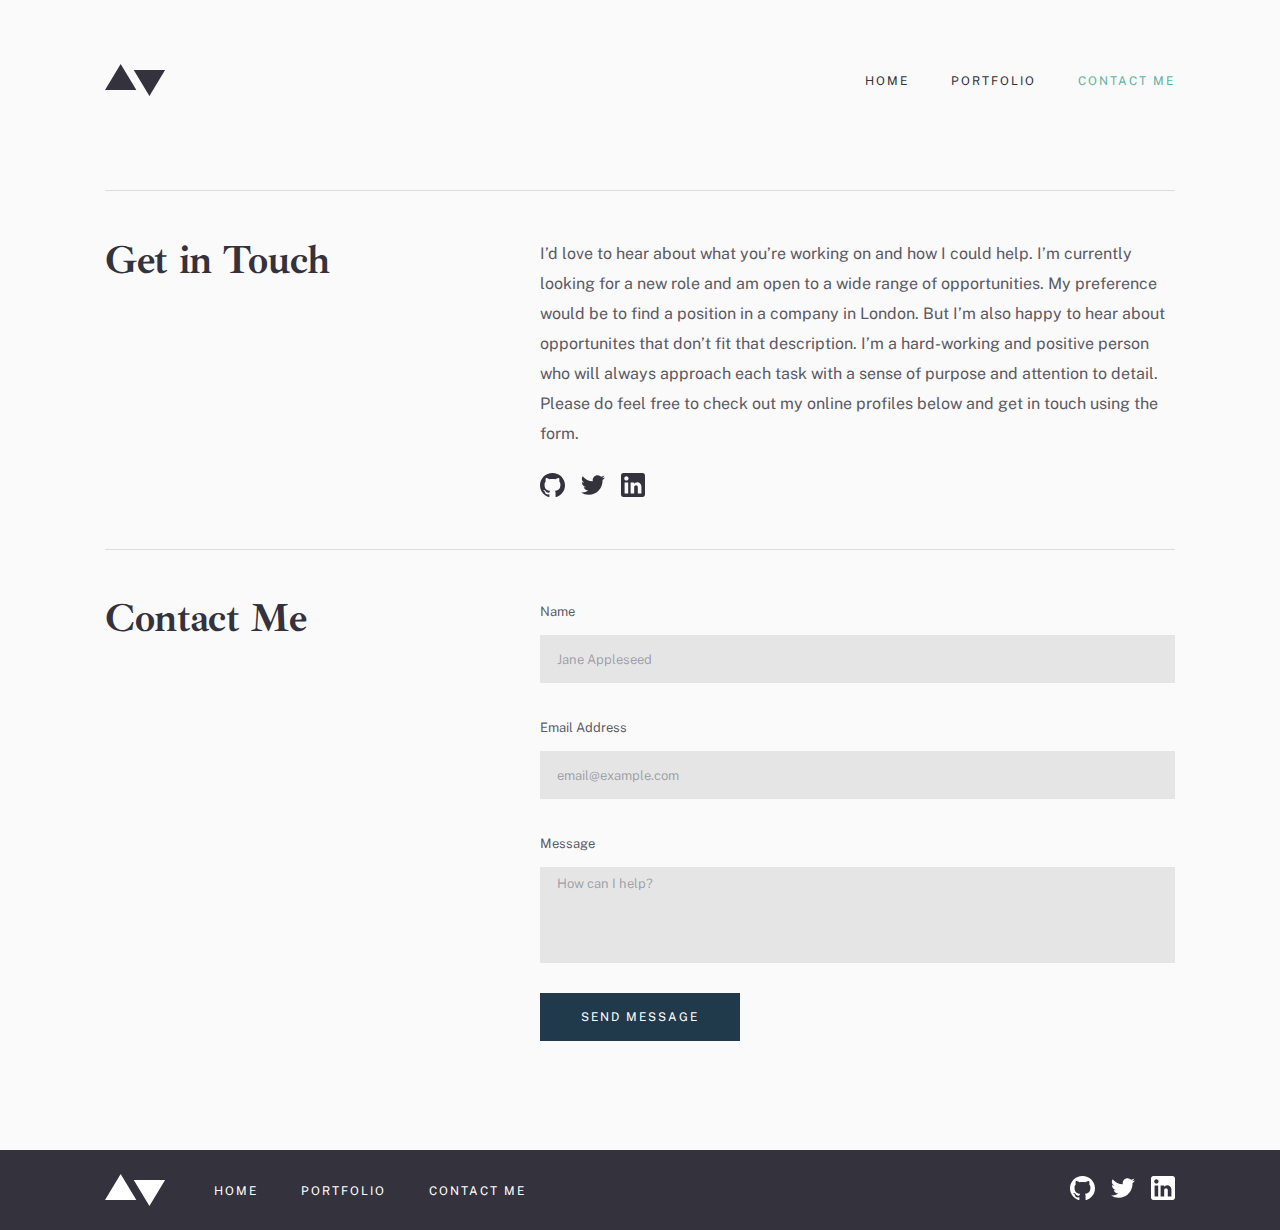
==== commit 5d856e83: "add compressed" ====
--- a/contact.html
+++ b/contact.html
@@ -5,7 +5,7 @@
     <meta http-equiv="X-UA-Compatible" content="IE=edge">
     <meta name="viewport" content="width=device-width, initial-scale=1.0">
     <title>Portfolio</title>
-    <link rel="stylesheet" href="./css/main.css">
+    <link rel="stylesheet" href="./css/main.min.css">
 </head>
 <body>
     
--- a/css/main.min.css
+++ b/css/main.min.css
@@ -0,0 +1 @@
+:root{--main-green: #5FB4A2;--main-dark-blue: #203A4C;--main-grayish-dark-blue: #33323D;--main-light-grey: #EAEAEB;--main-bg-color: #fafafa;--main-red: #F43030}html{line-height:1.15;-webkit-text-size-adjust:100%}body{margin:0}main{display:block}h1{font-size:2em;margin:.67em 0}hr{-webkit-box-sizing:content-box;box-sizing:content-box;height:0;overflow:visible}pre{font-family:monospace,monospace;font-size:1em}a{background-color:rgba(0,0,0,0)}abbr[title]{border-bottom:none;text-decoration:underline;-webkit-text-decoration:underline dotted;text-decoration:underline dotted}b,strong{font-weight:bolder}code,kbd,samp{font-family:monospace,monospace;font-size:1em}small{font-size:80%}sub,sup{font-size:75%;line-height:0;position:relative;vertical-align:baseline}sub{bottom:-0.25em}sup{top:-0.5em}img{border-style:none}button,input,optgroup,select,textarea{font-family:inherit;font-size:100%;line-height:1.15;margin:0}button,input{overflow:visible}button,select{text-transform:none}button,[type=button],[type=reset],[type=submit]{-webkit-appearance:button}button::-moz-focus-inner,[type=button]::-moz-focus-inner,[type=reset]::-moz-focus-inner,[type=submit]::-moz-focus-inner{border-style:none;padding:0}button:-moz-focusring,[type=button]:-moz-focusring,[type=reset]:-moz-focusring,[type=submit]:-moz-focusring{outline:1px dotted ButtonText}fieldset{padding:.35em .75em .625em}legend{-webkit-box-sizing:border-box;box-sizing:border-box;color:inherit;display:table;max-width:100%;padding:0;white-space:normal}progress{vertical-align:baseline}textarea{overflow:auto}[type=checkbox],[type=radio]{-webkit-box-sizing:border-box;box-sizing:border-box;padding:0}[type=number]::-webkit-inner-spin-button,[type=number]::-webkit-outer-spin-button{height:auto}[type=search]{-webkit-appearance:textfield;outline-offset:-2px}[type=search]::-webkit-search-decoration{-webkit-appearance:none}::-webkit-file-upload-button{-webkit-appearance:button;font:inherit}details{display:block}summary{display:list-item}template{display:none}[hidden]{display:none}@font-face{font-family:"Public Sans";font-weight:400;font-display:swap;src:url("../fonts/public-sans-v14-latin-regular.woff2") format("woff2"),url("../fonts/public-sans-v14-latin-regular.woff") format("woff")}@font-face{font-family:"Public Sans";font-weight:500;font-display:swap;src:url("../fonts/public-sans-v14-latin-500.woff2") format("woff2"),url("../fonts/public-sans-v14-latin-500.woff") format("woff")}@font-face{font-family:"Public Sans";font-weight:700;font-display:swap;src:url("../fonts/public-sans-v14-latin-700.woff2") format("woff2"),url("../fonts/public-sans-v14-latin-700.woff") format("woff")}@font-face{font-family:"Ibarra Real Nova";font-weight:400;font-display:swap;src:url("../fonts/ibarra-real-nova-v20-latin-regular.woff2") format("woff2"),url("../fonts/ibarra-real-nova-v20-latin-regular.woff") format("woff")}@font-face{font-family:"Ibarra Real Nova";font-weight:700;font-display:swap;src:url("../fonts/ibarra-real-nova-v20-latin-700.woff2") format("woff2"),url("../fonts/ibarra-real-nova-v20-latin-700.woff") format("woff")}*{-webkit-box-sizing:border-box;box-sizing:border-box;list-style:none}*::before,*::after{-webkit-box-sizing:inherit;box-sizing:inherit}html{height:100%;-webkit-box-sizing:border-box;box-sizing:border-box;scroll-behavior:smooth}img,svg{display:block;height:auto}a{display:inline-block;text-decoration:none}body{display:-webkit-box;display:-ms-flexbox;display:flex;-webkit-box-orient:vertical;-webkit-box-direction:normal;-ms-flex-direction:column;flex-direction:column;height:100%;margin:0;padding:0;font-family:"Public Sans","Arial",sans-serif;font-weight:400;background-color:var(--main-bg-color);overflow-x:hidden}.site-main{-webkit-box-flex:1;-ms-flex-positive:1;flex-grow:1}.visually-hidden{position:absolute;width:1px;height:1px;margin:-1px;padding:0;border:0;white-space:nowrap;-webkit-clip-path:inset(100%);clip-path:inset(100%);clip:rect(0 0 0 0);overflow:hidden}.container{width:100%;max-width:1150px;margin-right:auto;margin-left:auto;padding-right:32px;padding-left:32px}.site-header{padding-top:32px;padding-bottom:40px}.site-header__wrapper{display:-webkit-box;display:-ms-flexbox;display:flex;-webkit-box-pack:justify;-ms-flex-pack:justify;justify-content:space-between;-webkit-box-align:center;-ms-flex-align:center;align-items:center;-webkit-box-orient:horizontal;-webkit-box-direction:normal;-ms-flex-direction:row;flex-direction:row}.site-header__burger{width:24px;height:13px;background-color:rgba(0,0,0,0);border:0;background-image:url("../../images/header-open-btn.svg");background-repeat:no-repeat;background-position:center}.site-header__burger--close{width:18px;height:19px;background-image:url("../../images/header-close-btn.svg")}.sitenav{position:absolute;z-index:1;top:88px;right:32px;display:none;width:223px;background-color:var(--main-grayish-dark-blue);overflow-x:hidden}.sitenav__list{margin:0;padding-left:0;list-style:none;padding:40px 20px}.sitenav__item{text-align:center}.sitenav__item:not(:last-child){margin-bottom:32px}.sitenav__link{white-space:nowrap;font-size:12px;line-height:14px;text-align:center;letter-spacing:2px;text-transform:uppercase;color:#fff}.sitenav--active{display:block}.body-overflow{overflow:hidden}@media only screen and (min-width: 650px){.body-overflow{overflow-y:scroll}.site-header{padding-top:64px;padding-bottom:94px}.container{padding-right:40px;padding-left:40px}.site-header__burger{display:none}.sitenav{position:static;display:block;width:auto;background-color:rgba(0,0,0,0)}.sitenav__list{margin:0;padding-left:0;list-style:none;padding:0;display:-webkit-box;display:-ms-flexbox;display:flex;-webkit-box-pack:justify;-ms-flex-pack:justify;justify-content:space-between;-webkit-box-align:center;-ms-flex-align:center;align-items:center;-webkit-box-orient:horizontal;-webkit-box-direction:normal;-ms-flex-direction:row;flex-direction:row}.sitenav__item:not(:last-child){margin-bottom:0;margin-right:42px}.sitenav__link{color:var(--main-grayish-dark-blue)}.sitenav__link--active{color:var(--main-green)}}@media only screen and (min-width: 768px){.container{padding-right:20px;padding-left:20px}}.site-header--active{padding-bottom:40px}@media only screen and (min-width: 650px){.site-header--active{padding-bottom:47px}}@media only screen and (min-width: 768px){.site-header--active{padding-bottom:54px}}.hero{padding-bottom:48px}.hero__wrapper{position:relative;background-image:url("../../images/hero-bg-img-mobile.jpg");background-repeat:no-repeat;background-position:center top;background-size:contain;padding-top:234px}.hero__inner{padding-top:9px;background-color:#fafafa}.hero__title{font-family:"Ibarra Real Nova";font-weight:700;font-size:32px;line-height:42px;margin-top:0;margin-bottom:32px;letter-spacing:-0.357143px;color:#33323d}.hero__link{display:-webkit-box;display:-ms-flexbox;display:flex;-webkit-box-align:center;-ms-flex-align:center;align-items:center;max-width:200px;font-size:12px;line-height:14px;text-align:start;letter-spacing:2px;text-transform:uppercase;color:#fff;background-color:var(--main-dark-blue);-webkit-transition:.5s background ease;transition:.5s background ease}.hero__link::before{display:inline-block;width:48px;height:48px;content:"";margin-right:38px;background-image:url("../../images/links-arrow.svg");background-repeat:no-repeat;background-position:center;background-color:rgba(0,0,0,.1)}.hero__link:hover{background-color:var(--main-green)}.hero__link:hover::before{background-image:url("../../images/link-arrow-white.svg")}@media only screen and (-webkit-min-device-pixel-ratio: 2),only screen and (min-device-pixel-ratio: 2),only screen and (min-resolution: 192dpi),only screen and (min-resolution: 2dppx){.hero__wrapper{background-image:url("../../images/hero-bg-img-mobile@2x.jpg");background-size:contain}}@media only screen and (min-width: 416px){.hero__wrapper{background-size:378px 263px}}@media only screen and (min-width: 436px){.hero__wrapper{background-size:390px 263px}}@media only screen and (min-width: 465px){.hero__wrapper{background-size:402px 256px}}@media only screen and (min-width: 519px){.hero__wrapper{background-size:454px 272px}}@media only screen and (min-width: 570px){.hero__wrapper{background-size:503px 303px;padding-top:308px}}@media only screen and (min-width: 600px){.hero__wrapper{background-size:591px 342px;padding-top:345px}}@media only screen and (min-width: 650px){.hero__wrapper{background-image:url("../../images/hero-bg-img-tablet.jpg");background-position:center;background-size:cover;padding-top:322px;padding-bottom:265px}.hero__inner{position:absolute;bottom:0;left:0;max-width:514px;padding-top:56px;padding-right:56px}}@media only screen and (min-width: 650px)and (-webkit-min-device-pixel-ratio: 2),only screen and (min-width: 650px)and (min-device-pixel-ratio: 2),only screen and (min-width: 650px)and (min-resolution: 192dpi),only screen and (min-width: 650px)and (min-resolution: 2dppx){.hero__wrapper{background-image:url("../../images/hero-bg-img-tablet@2x.jpg")}}@media only screen and (min-width: 768px){.hero{padding-bottom:75px}.hero__wrapper{background-image:url("../../images/hero-bg-img.jpg");padding-top:336px}.hero__inner{max-width:445px;padding-right:55px}.hero__title{font-size:50px;line-height:50px}}@media only screen and (min-width: 768px)and (-webkit-min-device-pixel-ratio: 2),only screen and (min-width: 768px)and (min-device-pixel-ratio: 2),only screen and (min-width: 768px)and (min-resolution: 192dpi),only screen and (min-width: 768px)and (min-resolution: 2dppx){.hero__wrapper{background-image:url("../../images/hero-bg-img@2x.jpg")}}.about-me{padding-top:48px;padding-bottom:58px}.about-me__img-wrapper{width:100%;margin-bottom:32px}.about-me__img{width:100%;max-width:311px;height:346px;margin:0 auto}.about-me__inner{padding-top:32px;padding-bottom:51px;border-top:1px solid rgba(51,50,61,.1490196078);border-bottom:1px solid rgba(51,50,61,.1490196078)}.about-me__title{font-family:"Ibarra Real Nova";font-style:normal;font-weight:700;font-size:40px;margin-top:0;margin-bottom:28px;line-height:42px;letter-spacing:-0.357143px;color:#33323d}.about-me__desc{font-size:16px;line-height:30px;margin-top:0;margin-bottom:24px;color:#33323d;mix-blend-mode:normal;opacity:.8}.about-me__link{width:202px;font-size:12px;line-height:14px;padding:17px;text-align:center;letter-spacing:2px;text-transform:uppercase;color:#33323d;border:1px solid #33323d;-webkit-transition:.5s background ease;transition:.5s background ease}.about-me__link:hover{color:#fafafa;background-color:var(--main-grayish-dark-blue)}@media only screen and (min-width: 768px){.about-me__img-wrapper{margin-right:69px;margin-bottom:0}.about-me__wrapper{display:-webkit-box;display:-ms-flexbox;display:flex;max-width:1015px}.about-me__img{width:100%;height:600px;max-width:540px;margin:0}.about-me__inner{width:771px}}@media only screen and (min-width: 992px){.about-me{padding-bottom:75px}.about-me__inner{max-width:350px}}.site-article{padding-top:58px;padding-bottom:80px}.site-article__title{font-family:"Ibarra Real Nova";font-style:normal;font-weight:700;font-size:38px;line-height:42px;margin-top:0;margin-bottom:40px;text-align:center;letter-spacing:-0.357143px;color:#33323d}.site-article__line{display:none}.site-article__link{display:block;width:162px;height:50%;font-size:12px;line-height:14px;margin:0 auto;padding:17px;text-align:center;letter-spacing:2px;text-transform:uppercase;color:#33323d;border:1px solid #33323d;-webkit-transition:.5s background ease;transition:.5s background ease}.site-article__link:hover{color:#fafafa;background-color:var(--main-grayish-dark-blue)}@media only screen and (min-width: 768px){.site-article{padding-bottom:96px}.site-article__wrapper{display:-webkit-box;display:-ms-flexbox;display:flex;-webkit-box-align:center;-ms-flex-align:center;align-items:center;-webkit-box-pack:justify;-ms-flex-pack:justify;justify-content:space-between}.site-article__title{min-width:350px;margin-bottom:0}.site-article__line{display:inline-block;width:100%;max-width:1400px;height:1px;margin:0 32px;background-color:#33323d;opacity:.15}.site-article__link{margin:0;white-space:nowrap}}@media only screen and (min-width: 1111px){.site-article{padding-bottom:150px}}.site-footer{padding:56px 0;background-color:var(--main-grayish-dark-blue)}.site-footer__logo{display:block;width:61px;margin:0 auto;margin-bottom:40px}.site-footer-nav{margin-bottom:40px}.site-footer-nav__list{margin:0;padding-left:0;list-style:none}.site-footer-nav__item{text-align:center}.site-footer-nav__item:not(:last-child){margin-bottom:32px}.site-footer-nav__link{font-size:12px;line-height:14px;text-align:center;letter-spacing:2px;text-transform:uppercase;color:#fff}.social{margin:0;padding-left:0;list-style:none;display:-webkit-box;display:-ms-flexbox;display:flex;-webkit-box-pack:center;-ms-flex-pack:center;justify-content:center;-webkit-box-align:center;-ms-flex-align:center;align-items:center;-webkit-box-orient:horizontal;-webkit-box-direction:normal;-ms-flex-direction:row;flex-direction:row}.social__item:not(:last-child){margin-right:16px}@media only screen and (min-width: 816px){.site-footer{padding:24px 0}.container{padding-right:40px;padding-left:40px}.site-footer__wrapper{display:-webkit-box;display:-ms-flexbox;display:flex;-webkit-box-pack:justify;-ms-flex-pack:justify;justify-content:space-between;-webkit-box-align:center;-ms-flex-align:center;align-items:center;-webkit-box-orient:horizontal;-webkit-box-direction:normal;-ms-flex-direction:row;flex-direction:row}.site-footer__inner{display:-webkit-box;display:-ms-flexbox;display:flex;-webkit-box-pack:justify;-ms-flex-pack:justify;justify-content:space-between;-webkit-box-align:center;-ms-flex-align:center;align-items:center;-webkit-box-orient:horizontal;-webkit-box-direction:normal;-ms-flex-direction:row;flex-direction:row}.site-footer__logo{display:inline-block;margin-bottom:0;margin-right:48px}.site-footer-nav{margin-bottom:0}.site-footer-nav__list{margin:0;padding-left:0;list-style:none;display:-webkit-box;display:-ms-flexbox;display:flex;-webkit-box-pack:justify;-ms-flex-pack:justify;justify-content:space-between;-webkit-box-align:center;-ms-flex-align:center;align-items:center;-webkit-box-orient:horizontal;-webkit-box-direction:normal;-ms-flex-direction:row;flex-direction:row}.site-footer-nav__item{text-align:center}.site-footer-nav__item:not(:last-child){margin-bottom:0;margin-right:43px}.social{margin:0;padding-left:0;list-style:none;display:-webkit-box;display:-ms-flexbox;display:flex;-webkit-box-pack:center;-ms-flex-pack:center;justify-content:center;-webkit-box-align:center;-ms-flex-align:center;align-items:center;-webkit-box-orient:horizontal;-webkit-box-direction:normal;-ms-flex-direction:row;flex-direction:row}.social__item:not(:last-child){margin-right:16px}}.contact-hero{padding-bottom:32px}.contact-hero__wrapper{padding:25px 0 32px 0;border-top:1px solid rgba(51,50,62,.1490196078);border-bottom:1px solid rgba(51,50,62,.1490196078)}.contact-hero__inner{max-width:635px}.contact-hero__title{font-family:"Ibarra Real Nova";font-style:normal;font-weight:700;font-size:40px;line-height:42px;margin-top:0;margin-bottom:24px;letter-spacing:-0.357143px;color:#33323d}.contact-hero__desc{font-size:16px;line-height:30px;color:#33323d;margin-top:0;margin-bottom:24px;mix-blend-mode:normal;opacity:.8}.social--active{-webkit-box-pack:start;-ms-flex-pack:start;justify-content:flex-start}@media only screen and (min-width: 650px){.contact-hero__wrapper{padding-top:32px}}@media only screen and (min-width: 980px){.contact-hero{padding-bottom:47px}.contact-hero__wrapper{padding:48px 0;display:-webkit-box;display:-ms-flexbox;display:flex;-webkit-box-pack:justify;-ms-flex-pack:justify;justify-content:space-between;-webkit-box-align:start;-ms-flex-align:start;align-items:flex-start;-webkit-box-orient:horizontal;-webkit-box-direction:normal;-ms-flex-direction:row;flex-direction:row}.contact-hero__title{margin-bottom:0}}.contact-form{padding-bottom:80px}.contact-form__title{font-family:"Ibarra Real Nova";font-style:normal;font-weight:700;font-size:40px;line-height:42px;margin-top:0;margin-bottom:24px;letter-spacing:-0.357143px;color:#33323d}.site-form__label{display:block;font-size:13px;line-height:30px;color:rgba(51,50,61,.8)}.site-form__input{display:block;width:100%;height:48px;padding:9px 16px;margin-top:8px;color:var(--main-grayish-dark-blue);border:0;background-color:rgba(51,50,61,.1019607843);border:1px solid rgba(0,0,0,0);outline:0}.site-form__input::-webkit-input-placeholder{color:rgba(51,50,62,.4)}.site-form__input::-moz-placeholder{color:rgba(51,50,62,.4)}.site-form__input:-ms-input-placeholder{color:rgba(51,50,62,.4)}.site-form__input::-ms-input-placeholder{color:rgba(51,50,62,.4)}.site-form__input::placeholder{color:rgba(51,50,62,.4)}.site-form__textarea{display:block;width:100%;height:96px;padding:9px 16px;margin-top:8px;color:var(--main-grayish-dark-blue);border:0;resize:none;background-color:rgba(51,50,61,.1019607843);border:1px solid rgba(0,0,0,0);outline:0}.site-form__textarea::-webkit-input-placeholder{color:rgba(51,50,62,.4)}.site-form__textarea::-moz-placeholder{color:rgba(51,50,62,.4)}.site-form__textarea:-ms-input-placeholder{color:rgba(51,50,62,.4)}.site-form__textarea::-ms-input-placeholder{color:rgba(51,50,62,.4)}.site-form__textarea::placeholder{color:rgba(51,50,62,.4)}.site-form__input:focus{border:1px solid var(--main-green)}.site-form__textarea:focus{border:1px solid var(--main-green)}.site-form__input:not(:-moz-placeholder-shown):not(:focus):invalid{border:1px solid var(--main-red)}.site-form__input:not(:-ms-input-placeholder):not(:focus):invalid{border:1px solid var(--main-red)}.site-form__input:not(:placeholder-shown):not(:focus):invalid{border:1px solid var(--main-red)}.site-form__textarea:not(:-moz-placeholder-shown):not(:focus):invalid{border:1px solid var(--main-red)}.site-form__textarea:not(:-ms-input-placeholder):not(:focus):invalid{border:1px solid var(--main-red)}.site-form__textarea:not(:placeholder-shown):not(:focus):invalid{border:1px solid var(--main-red)}.site-form__invalid{opacity:0;font-weight:700;font-size:10px;margin-top:4px;line-height:12px;color:#f43030}.site-form__input:not(:-moz-placeholder-shown):not(:focus):invalid+.site-form__invalid{opacity:1}.site-form__input:not(:-ms-input-placeholder):not(:focus):invalid+.site-form__invalid{opacity:1}.site-form__input:not(:placeholder-shown):not(:focus):invalid+.site-form__invalid{opacity:1}.site-form__textarea:not(:-moz-placeholder-shown):not(:focus):invalid+.site-form__invalid{opacity:1}.site-form__textarea:not(:-ms-input-placeholder):not(:focus):invalid+.site-form__invalid{opacity:1}.site-form__textarea:not(:placeholder-shown):not(:focus):invalid+.site-form__invalid{opacity:1}.site-form__btn{width:200px;font-size:12px;line-height:14px;text-align:center;padding:17px;letter-spacing:2px;text-transform:uppercase;color:#fff;background-color:var(--main-dark-blue);border:0;-webkit-transition:.5s background ease;transition:.5s background ease}.site-form__btn:hover{background-color:var(--main-green)}@media only screen and (min-width: 650px){.contact-form{padding-bottom:96px}.contact-form__title{margin-bottom:32px}}@media only screen and (min-width: 980px){.contact-form{padding-bottom:109px}.contact-form__wrapper{display:-webkit-box;display:-ms-flexbox;display:flex;-webkit-box-pack:justify;-ms-flex-pack:justify;justify-content:space-between;-webkit-box-align:start;-ms-flex-align:start;align-items:flex-start;-webkit-box-orient:horizontal;-webkit-box-direction:normal;-ms-flex-direction:row;flex-direction:row}.contact-form__title{margin-bottom:0}.site-form{max-width:635px;width:100%}.site-form__input{max-width:635px}.site-form__textarea{max-width:635px}}/*# sourceMappingURL=main.min.css.map */